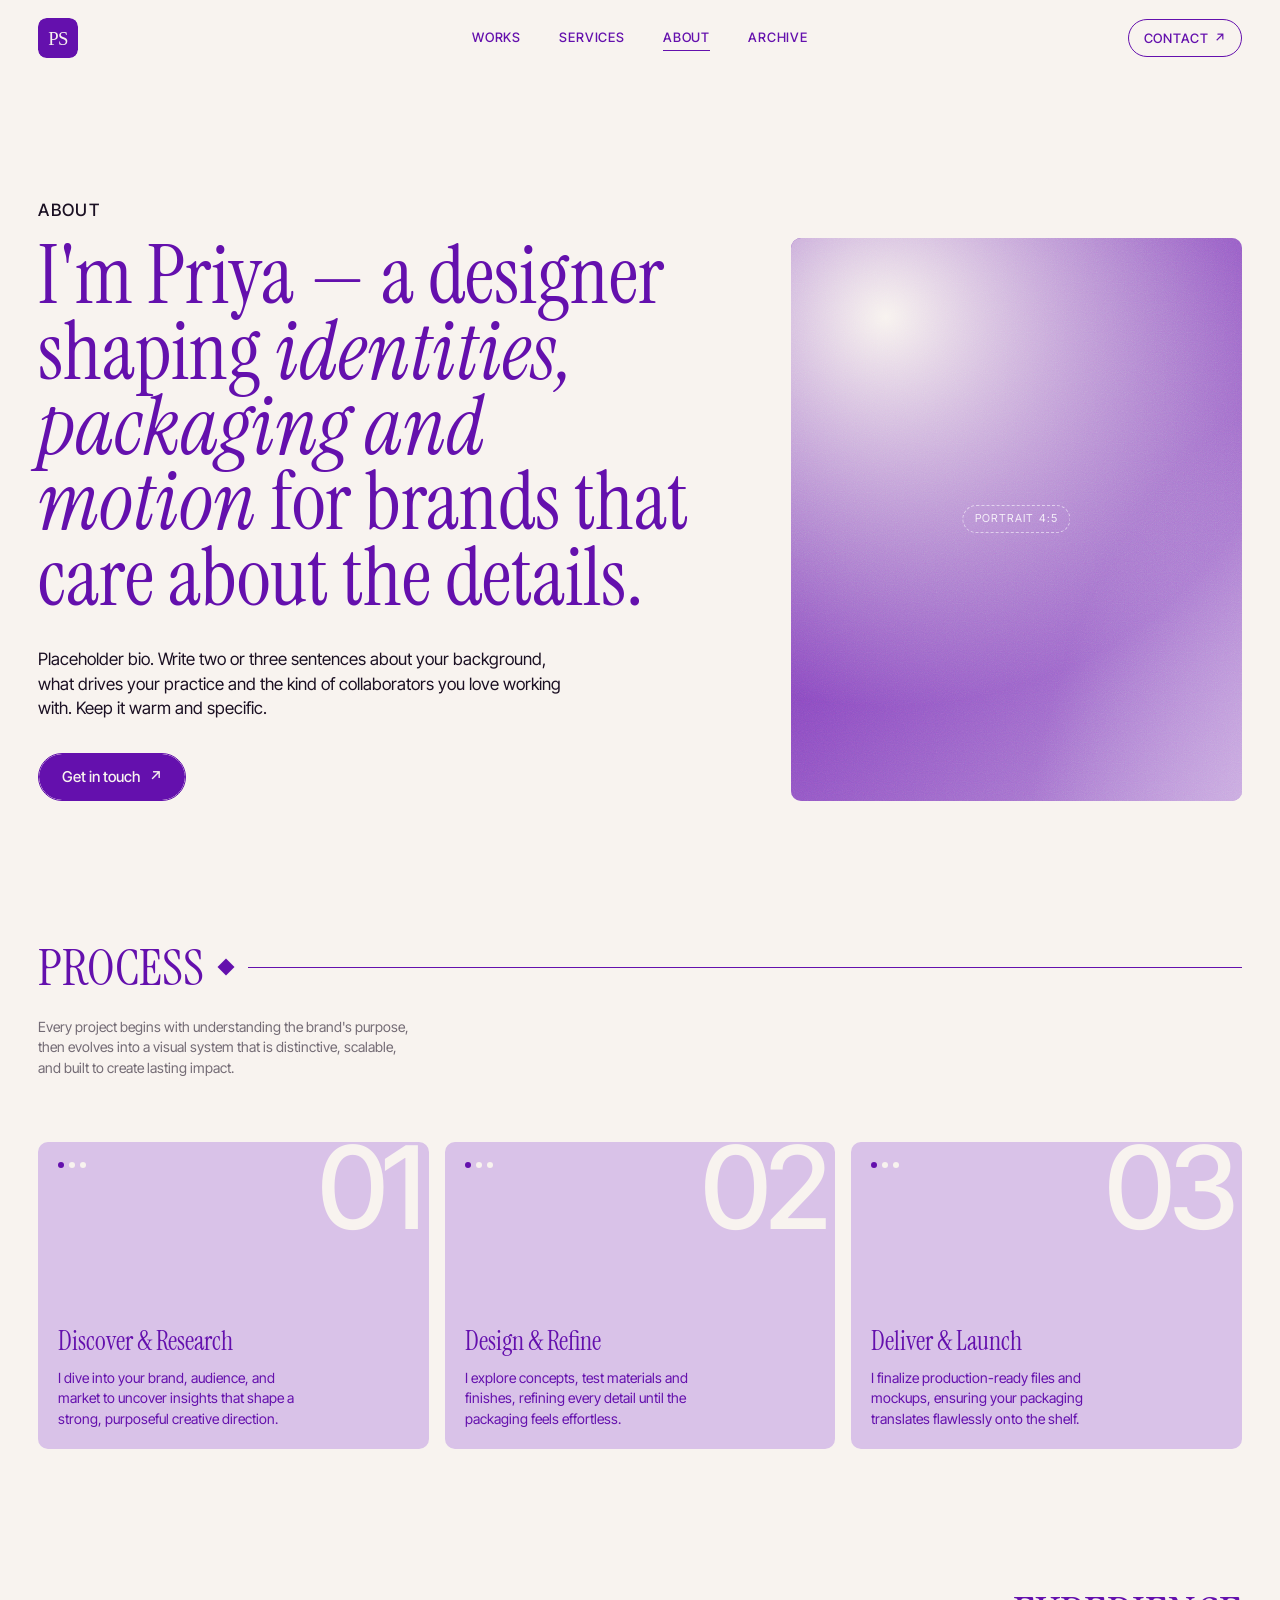
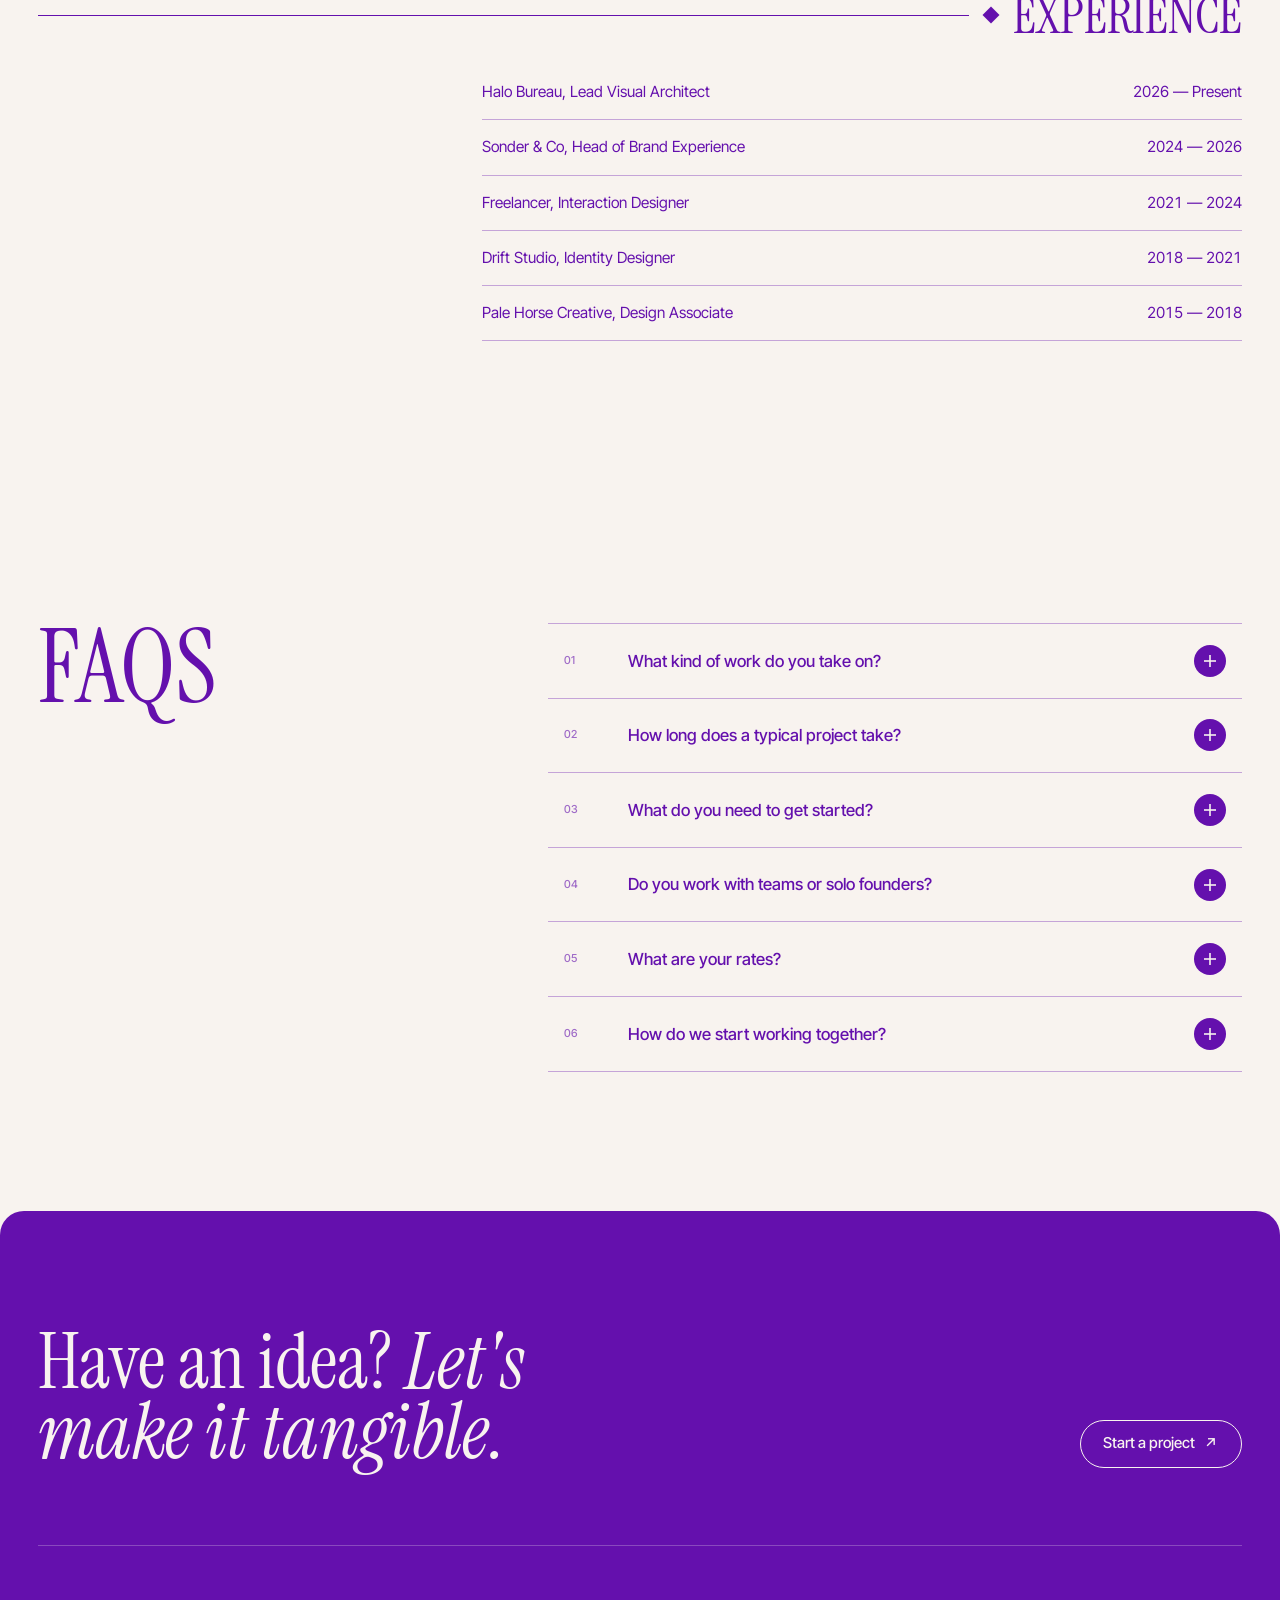
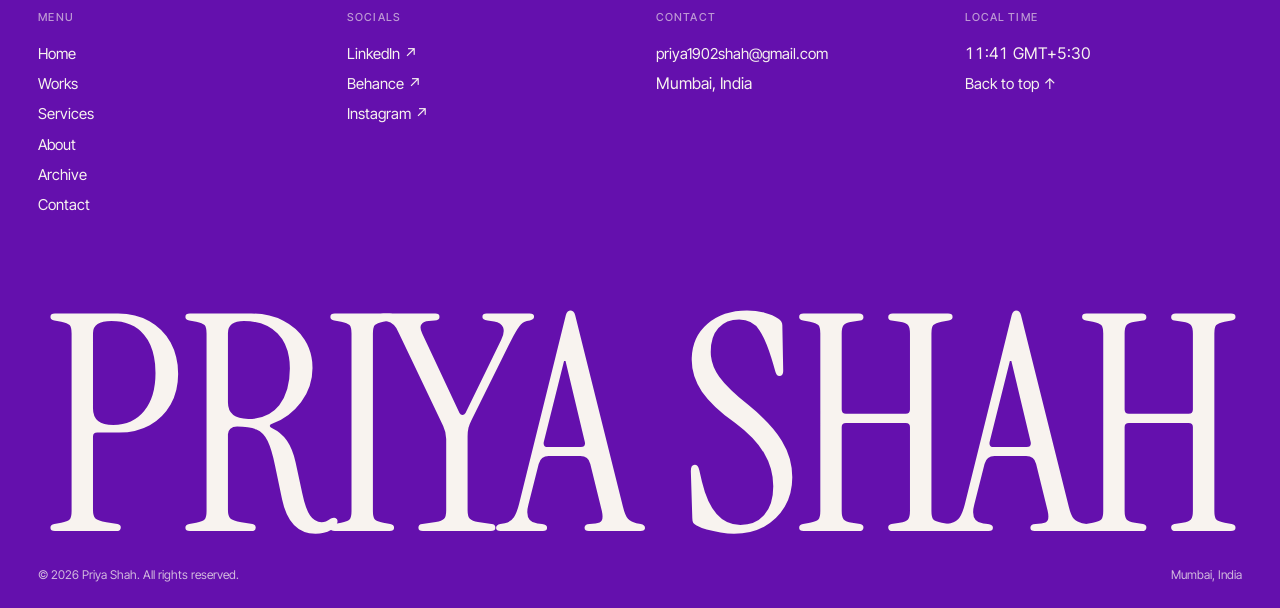
==== about.html @ e9322879 "Portfolio site with projects" ====
<!doctype html>
<html lang="en">
<head>
  <meta charset="utf-8">
  <meta name="viewport" content="width=device-width, initial-scale=1">
  <title>Priya Shah</title>
  <meta name="description" content="">
  <link rel="icon" href="assets/media/logo.svg" type="image/svg+xml">
  <link rel="preconnect" href="https://fonts.googleapis.com">
  <link rel="preconnect" href="https://fonts.gstatic.com" crossorigin>
  <!-- Fallback fonts. Add the licensed Aglio Picasso / Neue Montreal files to assets/fonts to use them instead. -->
  <link rel="stylesheet" href="https://fonts.googleapis.com/css2?family=Instrument+Serif:ital@0;1&family=Inter+Tight:ital,wght@0,400;0,500;1,400;1,500&display=swap">
  <link rel="stylesheet" href="assets/css/style.css">
</head>
<body data-page="about">
  <div class="loader" aria-hidden="true"><span>PS</span></div>
  <div id="app"></div>
  <script src="assets/js/main.js" defer></script>
</body>
</html>
---- assets/css/style.css ----
/* =========================================================
   Priya Shah — Portfolio
   Colours, fonts and radius are set from content/site.json
   (theme). The values below are only fallbacks.
   ========================================================= */

:root {
  --primary: #6410AD;
  --base: #F8F3EF;
  --ink: #1B1023;
  --tint: #D9C2E8;
  --radius: 10px;
  --font-display: "Aglio Picasso", "Instrument Serif", "Times New Roman", serif;
  --font-body: "Neue Montreal", "Inter Tight", "Helvetica Neue", Arial, sans-serif;

  --gutter: clamp(1rem, 3vw, 2.75rem);
  --header-h: 76px;
  --ease: cubic-bezier(.2, .8, .2, 1);
  --ease-io: cubic-bezier(.65, 0, .35, 1);
  --line: color-mix(in srgb, var(--primary) 35%, transparent);
}

*,
*::before,
*::after { box-sizing: border-box; }

html { -webkit-text-size-adjust: 100%; scroll-behavior: smooth; }
html.lock { overflow: hidden; }

body {
  margin: 0;
  background: var(--base);
  color: var(--primary);
  font-family: var(--font-body);
  font-size: 16px;
  line-height: 1.45;
  -webkit-font-smoothing: antialiased;
  text-rendering: optimizeLegibility;
  overflow-x: hidden;
}

img, video { display: block; max-width: 100%; }
a { color: inherit; text-decoration: none; }
button { font: inherit; color: inherit; background: none; border: 0; padding: 0; cursor: pointer; }
input, textarea { font: inherit; color: inherit; }
::selection { background: var(--primary); color: var(--base); }

.wrap { padding-inline: var(--gutter); }
.display { font-family: var(--font-display); font-weight: 400; line-height: .9; letter-spacing: -.01em; }
.eyebrow { font-size: 12px; letter-spacing: .08em; text-transform: uppercase; font-weight: 500; }
.sr-only { position: absolute; width: 1px; height: 1px; overflow: hidden; clip: rect(0 0 0 0); white-space: nowrap; }
em { font-style: italic; }

/* ---------- Loader ---------- */
.loader {
  position: fixed; inset: 0; z-index: 200; background: var(--primary);
  display: grid; place-items: center; transition: transform .9s var(--ease-io) .1s;
}
.loader span { font-family: var(--font-display); color: var(--base); font-size: clamp(3rem, 10vw, 7rem); animation: pulse 1.2s ease-in-out infinite; }
.is-ready .loader { transform: translateY(-100%); }
@keyframes pulse { 50% { opacity: .35; } }

/* ---------- Media + placeholders (10px radius everywhere) ---------- */
.media {
  position: relative; overflow: hidden; border-radius: var(--radius);
  background: var(--tint); isolation: isolate;
}
.media > img, .media > video { width: 100%; height: 100%; object-fit: cover; }
.media .hover-video { position: absolute; inset: 0; opacity: 0; transition: opacity .5s var(--ease); }
.ph {
  position: absolute; inset: 0;
  background:
    radial-gradient(120% 90% at 15% 10%, var(--c3, #fff) 0%, transparent 55%),
    radial-gradient(90% 120% at 90% 90%, var(--c2, #b07bdb) 0%, transparent 60%),
    linear-gradient(135deg, var(--c1, #6410AD), var(--c2, #b07bdb));
  background-size: 140% 140%;
  background-position: 0% 0%;
  transition: background-position 1.6s var(--ease);
}
.ph::after { /* film grain */
  content: ""; position: absolute; inset: 0; opacity: .22; mix-blend-mode: overlay;
  background-image: url("data:image/svg+xml,%3Csvg xmlns='http://www.w3.org/2000/svg' width='160' height='160'%3E%3Cfilter id='n'%3E%3CfeTurbulence type='fractalNoise' baseFrequency='.9' numOctaves='3'/%3E%3C/filter%3E%3Crect width='100%25' height='100%25' filter='url(%23n)'/%3E%3C/svg%3E");
}
.ph-label {
  position: absolute; left: 50%; top: 50%; transform: translate(-50%, -50%); z-index: 1;
  font-size: 11px; letter-spacing: .1em; text-transform: uppercase; color: rgba(255,255,255,.85);
  border: 1px dashed rgba(255,255,255,.55); border-radius: 999px; padding: .45em 1em; white-space: nowrap;
  display: inline-flex; gap: .5em; align-items: center;
}
.ph.is-video .ph-label::before { content: "▶"; font-size: 9px; }
.media.is-playing .ph { background-position: 100% 100%; }
.media.is-playing .hover-video { opacity: 1; }

/* ---------- Buttons: pill + italic text swap ---------- */
.btn {
  --bg: var(--primary); --fg: var(--base);
  position: relative; display: inline-flex; align-items: center; gap: .6em;
  height: 48px; padding: 0 1.5em; border-radius: 999px; overflow: hidden;
  border: 1px solid var(--bg); color: var(--bg); font-size: 15px; font-weight: 500;
  isolation: isolate; transition: color .45s var(--ease);
}
.btn::before {
  content: ""; position: absolute; inset: 0; z-index: -1; background: var(--bg);
  border-radius: 999px; transform: translateY(101%) scale(1, .6); transform-origin: bottom;
  transition: transform .55s var(--ease), border-radius .55s var(--ease);
}
.btn:hover::before, .btn:focus-visible::before { transform: translateY(0) scale(1, 1); }
.btn:hover, .btn:focus-visible { color: var(--fg); }
.btn.is-solid { color: var(--fg); }
.btn.is-solid::before { transform: none; }
.btn.is-solid:hover { color: var(--bg); }
.btn.is-solid:hover::before { transform: translateY(-101%) scale(1, .6); }
.btn.is-light { --bg: var(--base); --fg: var(--primary); }
.btn-arrow { display: inline-block; transition: transform .45s var(--ease); }
.btn:hover .btn-arrow { transform: rotate(45deg); }

.swap { position: relative; display: inline-block; overflow: hidden; vertical-align: top; line-height: 1.25; }
.swap > span { display: block; transition: transform .5s var(--ease); }
.swap > span + span { position: absolute; inset: 0; transform: translateY(105%); font-style: italic; }
a:hover > .swap > span:first-child, button:hover > .swap > span:first-child,
a:focus-visible > .swap > span:first-child { transform: translateY(-105%); }
a:hover > .swap > span + span, button:hover > .swap > span + span,
a:focus-visible > .swap > span + span { transform: translateY(0); }

/* ---------- Custom cursor (inverted) ---------- */
.cursor {
  position: fixed; left: 0; top: 0; z-index: 300; pointer-events: none;
  width: 14px; height: 14px; margin: -7px 0 0 -7px; border-radius: 999px;
  background: #fff; mix-blend-mode: difference;
  transition: width .35s var(--ease), height .35s var(--ease), margin .35s var(--ease), background .3s, opacity .3s;
  display: grid; place-items: center; opacity: 0;
}
.cursor.is-visible { opacity: 1; }
.cursor.is-link { width: 46px; height: 46px; margin: -23px 0 0 -23px; }
.cursor.is-label {
  width: 124px; height: 44px; margin: -22px 0 0 -62px; mix-blend-mode: normal;
  background: var(--base); color: var(--primary); box-shadow: 0 10px 30px -10px rgba(0,0,0,.35);
}
.cursor-text { font-size: 13px; font-weight: 500; white-space: nowrap; opacity: 0; transform: scale(.6); transition: opacity .25s, transform .35s var(--ease); }
.cursor.is-label .cursor-text { opacity: 1; transform: none; }
.cursor.is-down { transform: scale(.85); }
@media (hover: hover) and (pointer: fine) {
  .has-cursor, .has-cursor a, .has-cursor button, .has-cursor [data-cursor] { cursor: none; }
  .has-cursor input, .has-cursor textarea { cursor: text; }
}
@media (hover: none), (pointer: coarse) { .cursor { display: none; } }

/* ---------- Reveal on scroll ---------- */
.reveal { opacity: 0; transform: translateY(40px); transition: opacity 1s var(--ease), transform 1.1s var(--ease); transition-delay: var(--d, 0s); }
.reveal.is-in { opacity: 1; transform: none; }
.reveal-line { display: block; overflow: hidden; }
.reveal-line > span { display: block; transform: translateY(105%); transition: transform 1.1s var(--ease); transition-delay: var(--d, 0s); }
.is-in .reveal-line > span, .reveal-line.is-in > span { transform: none; }
@media (prefers-reduced-motion: reduce) {
  .reveal, .reveal-line > span { opacity: 1; transform: none; transition: none; }
  html { scroll-behavior: auto; }
}

/* ---------- Header (sticky) ---------- */
.header {
  position: fixed; inset: 0 0 auto 0; z-index: 100; height: var(--header-h);
  display: grid; grid-template-columns: 1fr auto 1fr; align-items: center; gap: 1rem;
  padding-inline: var(--gutter); color: var(--primary);
  transition: color .4s var(--ease), background .4s var(--ease), transform .5s var(--ease), height .4s var(--ease);
}
.header::before {
  content: ""; position: absolute; inset: 0; z-index: -1; opacity: 0;
  background: color-mix(in srgb, var(--base) 82%, transparent);
  backdrop-filter: blur(14px); -webkit-backdrop-filter: blur(14px);
  border-bottom: 1px solid color-mix(in srgb, var(--primary) 12%, transparent);
  transition: opacity .4s var(--ease);
}
.on-dark .header { color: var(--base); }
.is-scrolled .header { color: var(--primary); height: 64px; }
.is-scrolled .header::before { opacity: 1; }
.is-hidden-header .header { transform: translateY(-100%); }
.header-logo { justify-self: start; display: flex; align-items: center; gap: .7rem; height: 40px; }
.header-logo img { height: 100%; width: auto; border-radius: 8px; }
.header-logo-name { font-family: var(--font-display); font-size: 22px; line-height: 1; }
.header-nav { display: flex; gap: clamp(1.25rem, 3vw, 2.75rem); }
.header-nav a, .header-cta { font-size: 13px; letter-spacing: .06em; text-transform: uppercase; font-weight: 500; }
.header-nav a { position: relative; padding: .3em 0; }
.header-nav a::after {
  content: ""; position: absolute; left: 0; right: 0; bottom: 0; height: 1px; background: currentColor;
  transform: scaleX(0); transform-origin: right; transition: transform .45s var(--ease);
}
.header-nav a:hover::after, .header-nav a.is-active::after { transform: scaleX(1); transform-origin: left; }
.header-right { justify-self: end; display: flex; align-items: center; gap: 1.25rem; }
.header-cta { display: inline-flex; align-items: center; gap: .35em; height: 38px; padding: 0 1.1em; border: 1px solid currentColor; border-radius: 999px; transition: background .35s, color .35s; }
.header-cta:hover { background: currentColor; }
.header-cta:hover .swap { color: var(--base); }
.on-dark:not(.is-scrolled) .header-cta:hover .swap { color: var(--primary); }

.burger { width: 44px; height: 44px; border-radius: 999px; display: none; place-items: center; position: relative; border: 1px solid currentColor; }
.burger span { position: absolute; left: 13px; right: 13px; height: 1.5px; background: currentColor; transition: transform .5s var(--ease), top .5s var(--ease); }
.burger span:nth-child(1) { top: 17px; }
.burger span:nth-child(2) { top: 25px; }
.menu-open .burger span:nth-child(1) { top: 21px; transform: rotate(45deg); }
.menu-open .burger span:nth-child(2) { top: 21px; transform: rotate(-45deg); }
.menu-open .header { color: var(--base); }
.menu-open .header::before { opacity: 0; }

/* Fullscreen menu (monopo-style) */
.menu {
  position: fixed; inset: 0; z-index: 90; background: var(--primary); color: var(--base);
  display: flex; flex-direction: column; justify-content: space-between;
  padding: calc(var(--header-h) + 4vh) var(--gutter) var(--gutter);
  clip-path: inset(0 0 100% 0); transition: clip-path .8s var(--ease-io); visibility: hidden;
}
.menu-open .menu { clip-path: inset(0 0 0 0); visibility: visible; }
.menu-links { list-style: none; margin: 0; padding: 0; }
.menu-links li { overflow: hidden; border-bottom: 1px solid color-mix(in srgb, var(--base) 20%, transparent); }
.menu-links a {
  display: flex; align-items: baseline; gap: 1rem; padding: .15em 0;
  font-family: var(--font-display); font-size: clamp(3rem, 11vw, 7.5rem); line-height: 1.02;
  transform: translateY(110%); transition: transform .9s var(--ease), font-style .2s;
}
.menu-links a small { font-family: var(--font-body); font-size: 12px; letter-spacing: .1em; opacity: .6; }
.menu-links a:hover { font-style: italic; }
.menu-open .menu-links a { transform: none; transition-delay: calc(.25s + var(--i) * .06s); }
.menu-foot { display: flex; flex-wrap: wrap; justify-content: space-between; gap: 1rem; font-size: 14px; opacity: 0; transition: opacity .6s .5s; }
.menu-open .menu-foot { opacity: 1; }
.menu-foot .socials { display: flex; gap: 1.25rem; }

/* ---------- Hero ---------- */
.hero { position: relative; background: var(--primary); color: var(--base); overflow: hidden; }
.hero-bg { position: absolute; inset: 0; z-index: 0; }
.hero-bg img, .hero-bg video { width: 100%; height: 100%; object-fit: cover; }
.hero-inner { position: relative; z-index: 1; min-height: calc(100svh - 76px); padding: calc(var(--header-h) + 2vh) var(--gutter) var(--gutter); display: grid; }
.hero-name { margin: 0; font-family: var(--font-display); font-weight: 400; text-transform: uppercase; line-height: .8; letter-spacing: -.02em; }

.hero--split .hero-inner { grid-template-columns: 1fr auto; grid-template-rows: auto 1fr auto; }
.hero--split .hero-name { display: contents; }
.hero--split .hero-first { grid-column: 1; grid-row: 1; font-size: clamp(6rem, 21vw, 24rem); }
.hero--split .hero-last { grid-column: 1 / -1; grid-row: 3; justify-self: end; font-size: clamp(6rem, 21vw, 24rem); }
.hero--split .hero-tagline { grid-column: 1; grid-row: 2 / 4; align-self: end; margin-bottom: 1.5vw; max-width: 22rem; }
.hero--split .hero-circle { grid-column: 2; grid-row: 1; align-self: center; }

.hero--centered .hero-inner { place-content: center; text-align: center; gap: 4vh; }
.hero--centered .hero-name { white-space: nowrap; }
.hero--centered .hero-tagline { margin-inline: auto; max-width: 22rem; }
.hero--centered .hero-circle { display: none; }

.hero-tagline { font-size: clamp(14px, 1.2vw, 17px); line-height: 1.35; color: color-mix(in srgb, var(--base) 70%, transparent); }
.hero-tagline strong { color: var(--base); font-weight: 500; }
.hero-circle {
  width: clamp(76px, 8vw, 124px); aspect-ratio: 1; border-radius: 999px; background: var(--base); color: var(--primary);
  display: grid; place-items: center; transition: transform .6s var(--ease);
}
.hero-circle svg { width: 42%; height: 42%; transition: transform .6s var(--ease); }
.hero-circle:hover { transform: scale(1.08); }
.hero-circle:hover svg { transform: translate(8%, 8%); }

.hero-strip { background: var(--base); color: var(--primary); }
.hero-strip-inner { display: flex; justify-content: space-between; align-items: center; gap: 1rem; min-height: 76px; }
.hero-strip a { font-size: clamp(15px, 1.3vw, 19px); font-weight: 500; display: inline-flex; gap: .35em; align-items: center; }
.hero-strip .arr { display: inline-block; transition: transform .4s var(--ease); }
.hero-strip a:hover .arr { transform: translate(3px, -3px); }
.hero--centered + .hero-strip .hero-strip-inner { border-top: 1px solid var(--line); margin-top: 6vh; }
.hero--centered + .hero-strip a { font-size: 12px; letter-spacing: .06em; text-transform: uppercase; }
.hero--centered + .hero-strip .sep { opacity: .5; }

/* ---------- Section heads ---------- */
.section { padding-block: clamp(5rem, 11vw, 10rem); position: relative; }
.feedback { padding-bottom: clamp(1rem, 3vw, 2rem); }
.section-head { display: flex; align-items: end; justify-content: space-between; gap: 2rem; margin-bottom: clamp(2.5rem, 5vw, 4.5rem); }
.section-title { font-family: var(--font-display); font-size: clamp(3rem, 8vw, 7.5rem); line-height: .88; margin: 0; text-transform: uppercase; font-weight: 400; }
.rule-title { display: flex; align-items: center; gap: 1rem; margin-bottom: 1.5rem; }
.rule-title h2 { font-family: var(--font-display); font-weight: 400; font-size: clamp(2.2rem, 4vw, 3.5rem); margin: 0; text-transform: uppercase; line-height: 1; }
.rule-title .diamond { width: 12px; height: 12px; background: var(--primary); transform: rotate(45deg); flex: none; }
.rule-title .rule { flex: 1; height: 1px; background: var(--primary); }

/* ---------- Home: Works (monopo-style, sticky sidebar w/ nodes) ---------- */
.works-home { color: var(--base); overflow: clip; }
.works-home-bg { position: absolute; inset: 0; z-index: -1; }
.works-home-bg img { width: 100%; height: 100%; object-fit: cover; }
.works-home-grid { display: grid; grid-template-columns: minmax(220px, 30%) 1fr; gap: clamp(2rem, 5vw, 6rem); }
.works-side { position: sticky; top: calc(var(--header-h) + 3rem); align-self: start; }
.works-side h2 { font-family: var(--font-display); font-weight: 400; font-size: clamp(2.6rem, 4.5vw, 4.5rem); line-height: .92; margin: .8rem 0 2.5rem; }
.nodes { list-style: none; margin: 0 0 2.5rem; padding: 0 0 0 1px; position: relative; }
.nodes::before { content: ""; position: absolute; left: 6px; top: 8px; bottom: 8px; width: 1px; background: color-mix(in srgb, currentColor 35%, transparent); }
.nodes-progress { position: absolute; left: 6px; top: 8px; width: 1px; background: currentColor; height: 0; transition: height .6s var(--ease); }
.node { display: flex; align-items: center; gap: 1rem; padding: .55rem 0; opacity: .55; transition: opacity .4s; position: relative; width: 100%; text-align: left; }
.node:hover, .node.is-active { opacity: 1; }
.node-dot { width: 12px; height: 12px; border-radius: 99px; border: 1px solid currentColor; background: var(--primary); flex: none; transition: background .4s, transform .4s var(--ease); position: relative; z-index: 1; }
.node.is-active .node-dot { background: currentColor; transform: scale(1.25); }
.node-num { font-size: 11px; letter-spacing: .08em; width: 1.8em; }
.node-title { font-size: 15px; font-weight: 500; }
.node.is-active .node-title { font-style: italic; }

.works-list { display: grid; gap: clamp(4rem, 9vw, 8rem); }
.work-feature { display: block; }
.work-feature .media { aspect-ratio: 16 / 10; }
.work-feature .media .ph, .work-feature .media > img { transition: transform 1.2s var(--ease), background-position 1.6s var(--ease); }
.work-feature:hover .media > img, .work-feature:hover .ph { transform: scale(1.03); }
.work-feature-meta { display: flex; justify-content: space-between; align-items: baseline; gap: 1rem; margin-top: 1.1rem; }
.work-feature-meta h3 { margin: 0; font-family: var(--font-display); font-size: clamp(1.8rem, 3vw, 2.8rem); font-weight: 400; line-height: 1; }
.work-feature-meta p { margin: .35rem 0 0; opacity: .8; max-width: 34rem; }
.work-feature-year { font-size: 13px; opacity: .8; white-space: nowrap; }

.tags { display: flex; flex-wrap: wrap; gap: .35rem; }
.tag { font-size: 10px; letter-spacing: .08em; text-transform: uppercase; padding: .45em .8em; border-radius: 999px; background: rgba(255,255,255,.18); backdrop-filter: blur(6px); color: #fff; border: 1px solid rgba(255,255,255,.3); }
.tag.is-dark { background: transparent; color: inherit; border-color: currentColor; backdrop-filter: none; }

/* ---------- Services ---------- */
.services-grid { display: grid; grid-template-columns: repeat(5, 1fr); border-radius: var(--radius); overflow: hidden; background: var(--base); }
.service {
  position: relative; min-height: clamp(380px, 34vw, 520px); padding: clamp(1rem, 1.6vw, 1.6rem);
  display: flex; flex-direction: column; justify-content: space-between; gap: 2rem; isolation: isolate;
  border-left: 1px solid var(--line); transition: color .5s var(--ease); overflow: hidden;
}
.service:first-child { border-left: 0; }
.service-bg { position: absolute; inset: 0; z-index: -1; opacity: 0; transform: scale(1.08); transition: opacity .6s var(--ease), transform 1.2s var(--ease); border-radius: 0; }
.service-bg::after { content: ""; position: absolute; inset: 0; background: linear-gradient(to bottom, rgba(0,0,0,.25), rgba(0,0,0,.45)); }
.service:hover .service-bg, .service.is-open .service-bg { opacity: 1; transform: none; }
.service:hover, .service.is-open { color: var(--base); }
.service h3 { margin: 0; font-family: var(--font-display); font-weight: 400; text-transform: uppercase; font-size: clamp(1.7rem, 2.6vw, 2.75rem); line-height: .95; overflow-wrap: anywhere; }
.service p { margin: 0; font-size: 13px; line-height: 1.35; max-width: 22ch; }
.service-num { position: absolute; right: clamp(1rem, 1.6vw, 1.6rem); top: clamp(1rem, 1.6vw, 1.6rem); font-size: 11px; opacity: .6; }

/* ---------- Testimonials ---------- */
.feedback-nav { display: flex; gap: .6rem; }
.round-btn {
  width: 52px; height: 52px; border-radius: 999px; display: grid; place-items: center;
  background: color-mix(in srgb, var(--primary) 14%, transparent); color: var(--primary);
  transition: background .35s, color .35s, transform .35s var(--ease);
}
.round-btn:hover { background: var(--primary); color: var(--base); }
.round-btn:active { transform: scale(.92); }
.round-btn:disabled { opacity: .35; pointer-events: none; }
.round-btn svg { width: 18px; height: 18px; }
.feedback-track {
  display: grid; grid-auto-flow: column; grid-auto-columns: min(86%, 1100px); gap: 1rem;
  overflow-x: auto; scroll-snap-type: x mandatory; scrollbar-width: none; padding-inline: var(--gutter);
  scroll-padding-inline: var(--gutter); overscroll-behavior-x: contain;
}
.feedback-track::-webkit-scrollbar { display: none; }
.quote-card {
  scroll-snap-align: start; background: var(--tint); border-radius: var(--radius);
  padding: clamp(1.25rem, 3vw, 2.5rem); display: grid; grid-template-columns: 1fr 1.4fr; gap: 2rem;
  min-height: clamp(320px, 30vw, 420px);
}
.quote-avatar { width: 84px; aspect-ratio: 1 / 1.2; }
.quote-body { display: flex; flex-direction: column; justify-content: space-between; gap: 2rem; }
.quote-body blockquote { margin: 0; font-family: var(--font-display); font-size: clamp(1.6rem, 3vw, 3rem); line-height: 1.02; }
.quote-name { font-weight: 500; font-size: 14px; }
.quote-role { font-style: italic; font-size: 13px; opacity: .7; }

/* ---------- Contact ---------- */
.contact-grid { display: grid; grid-template-columns: 1fr 1.15fr; gap: clamp(2.5rem, 7vw, 8rem); align-items: start; }
.contact-title { font-family: var(--font-display); font-weight: 400; text-transform: uppercase; font-size: clamp(3rem, 6.5vw, 6rem); line-height: .9; margin: 0 0 2.5rem; }
.contact-label { font-size: 11px; letter-spacing: .08em; text-transform: uppercase; font-weight: 500; color: var(--ink); margin: 0 0 .4rem; }
.copy-email {
  position: relative; display: inline-flex; align-items: center; gap: .6rem; margin-bottom: 2rem;
  font-family: var(--font-display); font-size: clamp(1.6rem, 2.6vw, 2.4rem); line-height: 1.1;
  color: color-mix(in srgb, var(--primary) 55%, var(--base)); transition: color .3s; text-align: left;
  overflow-wrap: anywhere;
}
.copy-email:hover { color: var(--primary); }
.copy-icon { width: 24px; height: 24px; flex: none; opacity: 0; transform: translateX(-6px); transition: opacity .3s, transform .4s var(--ease); }
.copy-email:hover .copy-icon, .copy-email:focus-visible .copy-icon, .copy-email.is-copied .copy-icon { opacity: 1; transform: none; }
.copy-tip {
  position: absolute; left: 0; top: -2.2rem; font-family: var(--font-body); font-size: 12px; background: var(--primary); color: var(--base);
  padding: .35em .8em; border-radius: 999px; opacity: 0; transform: translateY(6px); transition: opacity .3s, transform .3s var(--ease); pointer-events: none; white-space: nowrap;
}
.copy-email:hover .copy-tip, .copy-email.is-copied .copy-tip { opacity: 1; transform: none; }
.social-list { display: grid; gap: .3rem; list-style: none; padding: 0; margin: 0; }
.social-link {
  display: inline-flex; align-items: center; gap: .6rem; font-family: var(--font-display); font-size: clamp(1.6rem, 2.4vw, 2.2rem); line-height: 1.15;
  color: color-mix(in srgb, var(--primary) 55%, var(--base)); transition: color .3s;
  background: linear-gradient(currentColor, currentColor) 0 100% / 0 1px no-repeat; transition: color .3s, background-size .5s var(--ease);
}
.social-link svg { width: 20px; height: 20px; }
.social-link .arr { font-family: var(--font-body); font-size: .6em; transition: transform .4s var(--ease); }
.social-link:hover { color: var(--primary); background-size: 100% 1px; }
.social-link:hover .arr { transform: translate(3px, -3px); }

.form { display: grid; }
.field { display: grid; grid-template-columns: 140px 1fr; gap: 1rem; padding: 1.4rem 0; border-bottom: 1px solid color-mix(in srgb, var(--ink) 18%, transparent); transition: border-color .3s; }
.field:focus-within { border-color: var(--primary); }
.field label { font-size: 11px; letter-spacing: .06em; text-transform: uppercase; color: var(--ink); font-weight: 500; padding-top: .2rem; }
.field input, .field textarea { border: 0; background: transparent; outline: none; width: 100%; color: var(--ink); font-size: 15px; resize: vertical; }
.field textarea { min-height: 7rem; }
.field ::placeholder { color: color-mix(in srgb, var(--ink) 40%, transparent); }
.form-foot { display: flex; justify-content: space-between; align-items: center; gap: 1rem; margin-top: 1.75rem; flex-wrap: wrap; }
.form-status { font-size: 14px; color: var(--ink); min-height: 1.4em; }
.form-status.is-error { color: #b3261e; }
.hp { position: absolute; left: -9999px; }

/* ---------- FAQ ---------- */
.faq-grid { display: grid; grid-template-columns: 1fr 1.6fr; gap: clamp(2rem, 6vw, 6rem); }
.faq-grid .section-title { position: sticky; top: calc(var(--header-h) + 2rem); align-self: start; }
.faq-list { border-top: 1px solid var(--line); }
.faq { border-bottom: 1px solid var(--line); transition: background .5s var(--ease), color .5s var(--ease); border-radius: 0; }
.faq.is-open { background: var(--primary); color: var(--base); border-radius: var(--radius); border-color: transparent; }
.faq-q { width: 100%; display: grid; grid-template-columns: 3rem 1fr 32px; align-items: center; gap: 1rem; padding: 1.3rem 1rem; text-align: left; font-size: clamp(15px, 1.3vw, 18px); font-weight: 500; }
.faq-q .n { font-size: 11px; opacity: .6; }
.faq-q:hover .q { font-style: italic; }
.faq-icon { width: 32px; height: 32px; border-radius: 99px; background: var(--primary); color: var(--base); display: grid; place-items: center; transition: transform .5s var(--ease), background .4s, color .4s; }
.faq-icon svg { width: 14px; height: 14px; }
.faq-icon .v { transition: transform .5s var(--ease); transform-origin: center; }
.faq.is-open .faq-icon { background: var(--base); color: var(--primary); transform: rotate(180deg); }
.faq.is-open .faq-icon .v { transform: scaleY(0); }
.faq-a { display: grid; grid-template-rows: 0fr; transition: grid-template-rows .55s var(--ease); }
.faq.is-open .faq-a { grid-template-rows: 1fr; }
.faq-a > div { overflow: hidden; }
.faq-a p { margin: 0; padding: 0 1rem 1.5rem calc(3rem + 2rem); max-width: 48rem; opacity: .9; }

/* ---------- Footer (Reifler-inspired) ---------- */
.footer { background: var(--primary); color: var(--base); padding-top: clamp(4rem, 9vw, 8rem); overflow: hidden; border-radius: calc(var(--radius) * 2.4) calc(var(--radius) * 2.4) 0 0; margin-top: -1px; }
.footer-top { display: flex; justify-content: space-between; align-items: end; gap: 2rem; flex-wrap: wrap; padding-bottom: clamp(3rem, 6vw, 5rem); border-bottom: 1px solid color-mix(in srgb, var(--base) 25%, transparent); }
.footer-top h2 { margin: 0; font-family: var(--font-display); font-weight: 400; font-size: clamp(2.6rem, 6vw, 5.5rem); line-height: .92; max-width: 14ch; }
.footer-cols { display: grid; grid-template-columns: repeat(4, 1fr); gap: 2rem; padding-block: clamp(2.5rem, 5vw, 4rem); }
.footer-cols h4 { margin: 0 0 1rem; font-size: 11px; letter-spacing: .1em; text-transform: uppercase; font-weight: 500; opacity: .6; }
.footer-cols ul { list-style: none; margin: 0; padding: 0; display: grid; gap: .45rem; }
.footer-cols a, .footer-cols button { font-size: 15px; display: inline-flex; }
.footer-link { background: linear-gradient(currentColor, currentColor) 0 100% / 0 1px no-repeat; transition: background-size .45s var(--ease); }
.footer-link:hover { background-size: 100% 1px; }
.footer-time { font-variant-numeric: tabular-nums; }
.footer-word { font-family: var(--font-display); text-transform: uppercase; line-height: .78; white-space: nowrap; margin: 0; letter-spacing: -.02em; text-align: center; padding-top: .1em; user-select: none; }
.footer-bottom { display: flex; justify-content: space-between; gap: 1rem; flex-wrap: wrap; font-size: 12px; opacity: .75; padding-block: 1.25rem 1.5rem; }

/* ---------- Works page ---------- */
.page-head { padding-top: calc(var(--header-h) + clamp(3rem, 8vw, 7rem)); padding-bottom: clamp(2rem, 4vw, 3.5rem); display: flex; justify-content: space-between; align-items: end; gap: 2rem; flex-wrap: wrap; }
.page-title { font-family: var(--font-display); font-weight: 400; font-size: clamp(4rem, 12vw, 11rem); line-height: .82; margin: 0; }
.page-desc { max-width: 22rem; margin: 1.25rem 0 0; color: color-mix(in srgb, var(--ink) 55%, transparent); font-size: 15px; }
.page-desc strong { color: var(--ink); font-weight: 500; }
.filters { display: flex; flex-wrap: wrap; gap: .5rem; }
.filter { height: 38px; padding: 0 1.1em; border-radius: 999px; border: 1px solid var(--line); font-size: 13px; font-weight: 500; transition: background .35s, color .35s, border-color .35s; display: inline-flex; align-items: center; gap: .4em; }
.filter sup { font-size: 9px; opacity: .7; }
.filter:hover { border-color: var(--primary); }
.filter.is-active { background: var(--primary); color: var(--base); border-color: var(--primary); }

.works-grid { display: grid; grid-template-columns: repeat(2, 1fr); gap: clamp(.6rem, 1vw, 1rem); padding-bottom: clamp(5rem, 10vw, 9rem); }
.work-card { position: relative; display: block; color: #fff; }
.work-card .media { aspect-ratio: 1 / 1; }
.work-card.is-hidden { display: none; }
.work-card-ui { position: absolute; inset: 0; z-index: 2; padding: clamp(.9rem, 1.4vw, 1.4rem); display: flex; flex-direction: column; justify-content: space-between; pointer-events: none; }
.work-card-top { display: flex; justify-content: space-between; align-items: start; gap: 1rem; }
.work-card-title { font-size: clamp(14px, 1.2vw, 17px); font-weight: 500; text-shadow: 0 1px 12px rgba(0,0,0,.2); }
.work-card-arrow { width: 30px; height: 30px; border-radius: 99px; background: rgba(255,255,255,.22); backdrop-filter: blur(8px); display: grid; place-items: center; transition: transform .5s var(--ease), background .4s, color .4s; }
.work-card-arrow svg { width: 12px; height: 12px; }
.work-card:hover .work-card-arrow { background: var(--base); color: var(--primary); transform: rotate(45deg); }
.work-card .media > img, .work-card .ph { transition: transform 1.2s var(--ease), background-position 1.6s var(--ease); }
.work-card:hover .media > img, .work-card:hover .ph { transform: scale(1.04); }
.works-grid .work-card:nth-child(n) { animation: none; }

/* ---------- Work detail ---------- */
.case-hero { min-height: 100svh; padding-top: var(--header-h); display: grid; grid-template-columns: 1fr 1.25fr; }
.case-info { padding: clamp(2rem, 4vw, 4rem) var(--gutter) var(--gutter); display: flex; flex-direction: column; gap: clamp(2rem, 5vw, 4rem); }
.case-title-row { display: grid; grid-template-columns: auto 1fr; gap: 1.25rem; align-items: start; }
.case-num { font-size: clamp(1.2rem, 2vw, 1.8rem); opacity: .45; font-variant-numeric: tabular-nums; padding-top: .4em; }
.case-title { margin: 0; font-family: var(--font-display); font-weight: 400; font-size: clamp(3.2rem, 7vw, 7rem); line-height: .86; }
.case-meta { display: grid; grid-template-columns: 6rem 1fr; gap: 1rem; font-size: 13px; color: var(--ink); }
.case-meta-label { opacity: .5; font-size: 11px; letter-spacing: .06em; text-transform: uppercase; padding-top: .2rem; }
.case-table { display: grid; }
.case-row { display: grid; grid-template-columns: 6rem 1fr; gap: 1rem; padding: .6rem 0; border-bottom: 1px solid color-mix(in srgb, var(--ink) 14%, transparent); }
.case-row:first-child { border-top: 1px solid color-mix(in srgb, var(--ink) 14%, transparent); }
.case-row dt { opacity: .55; }
.case-row dd { margin: 0; }
.case-row dd ul { list-style: none; margin: 0; padding: 0; }
.case-info-text { font-size: 15px; line-height: 1.55; max-width: 34rem; margin: 0; }
.case-media { padding: var(--gutter) var(--gutter) var(--gutter) 0; position: sticky; top: 0; height: 100svh; padding-top: calc(var(--header-h) + .5rem); }
.case-media .media { height: 100%; }

.case-blocks { display: grid; gap: clamp(.5rem, 1vw, 1rem); padding-inline: 0; }
.cb-media .media { width: 100%; }
.cb-pair { display: grid; grid-template-columns: 1fr 1fr; gap: clamp(.5rem, 1vw, 1rem); }
.cb-text { display: grid; grid-template-columns: 1fr 1.6fr; gap: 2rem; padding: clamp(4rem, 9vw, 8rem) var(--gutter); color: var(--ink); }
.cb-text h3 { margin: 0; font-family: var(--font-display); font-weight: 400; font-size: clamp(2rem, 3.4vw, 3.2rem); color: var(--primary); line-height: 1; }
.cb-text p { margin: 0; font-size: clamp(17px, 1.6vw, 22px); line-height: 1.45; max-width: 44rem; }
.cb-credits { padding: clamp(4rem, 8vw, 7rem) var(--gutter); display: grid; grid-template-columns: 1fr 1.6fr; gap: 2rem; color: var(--ink); }
.cb-credits h3 { margin: 0; font-size: 11px; letter-spacing: .1em; text-transform: uppercase; font-weight: 500; color: var(--primary); }
.cb-credits dl { margin: 0; display: grid; grid-template-columns: repeat(auto-fill, minmax(180px, 1fr)); gap: 1.5rem 2rem; }
.cb-credits dt { font-size: 11px; letter-spacing: .06em; text-transform: uppercase; opacity: .55; margin-bottom: .3rem; }
.cb-credits dd { margin: 0; font-size: 15px; }
/* edge-to-edge: media blocks have no side padding */
.case-blocks > .cb-media, .case-blocks > .cb-pair { padding: 0; }

.more-work { border-top: 1px solid var(--line); }
.more-grid { display: grid; grid-template-columns: repeat(3, 1fr); gap: clamp(.6rem, 1vw, 1rem); }
.more-grid .work-card .media { aspect-ratio: 4 / 5; }
.center { display: flex; justify-content: center; margin-top: clamp(2.5rem, 5vw, 4rem); }

/* ---------- About ---------- */
.about-intro { padding-top: calc(var(--header-h) + clamp(3rem, 7vw, 6rem)); display: grid; grid-template-columns: 1.5fr 1fr; gap: clamp(2rem, 6vw, 6rem); align-items: end; }
.about-intro h1 { margin: 1rem 0 0; font-family: var(--font-display); font-weight: 400; font-size: clamp(2.8rem, 6.4vw, 6.6rem); line-height: .92; }
.about-intro p { color: var(--ink); max-width: 34rem; font-size: 17px; margin: 2rem 0 0; }
.about-portrait .media { aspect-ratio: 4 / 5; }

.process-desc { max-width: 24rem; color: color-mix(in srgb, var(--ink) 60%, transparent); font-size: 14px; margin: 0 0 clamp(2.5rem, 5vw, 4rem); }
.process-grid { display: grid; grid-template-columns: repeat(3, 1fr); gap: 1rem; }
.step { background: var(--tint); border-radius: var(--radius); padding: 1.25rem; min-height: clamp(260px, 24vw, 340px); display: flex; flex-direction: column; justify-content: space-between; position: relative; overflow: hidden; transition: background .5s var(--ease), color .5s var(--ease), transform .6s var(--ease); }
.step:hover { background: var(--primary); color: var(--base); transform: translateY(-6px); }
.step-dots { display: flex; gap: 5px; }
.step-dots i { width: 6px; height: 6px; border-radius: 9px; background: var(--base); }
.step-dots i:first-child { background: var(--primary); }
.step:hover .step-dots i:first-child { background: var(--base); }
.step-num { position: absolute; right: .6rem; top: -.1em; font-family: var(--font-body); font-weight: 500; font-size: clamp(5rem, 9vw, 8.5rem); line-height: 1; color: var(--base); letter-spacing: -.05em; }
.step h3 { margin: 0 0 .5rem; font-family: var(--font-display); font-weight: 400; font-size: clamp(1.4rem, 2vw, 1.9rem); }
.step p { margin: 0; font-size: 14px; max-width: 30ch; }

.exp-wrap .rule-title { flex-direction: row-reverse; }
.exp-list { list-style: none; margin: 0 0 0 auto; padding: 0; max-width: 760px; }
.exp-item { display: flex; justify-content: space-between; gap: 1rem; padding: 1rem 0; border-bottom: 1px solid var(--line); font-size: clamp(14px, 1.2vw, 17px); position: relative; transition: padding .5s var(--ease); }
.exp-item:hover { padding-inline: .75rem; }
.exp-item:hover .exp-role { font-style: italic; }
.exp-period { white-space: nowrap; font-variant-numeric: tabular-nums; }

/* ---------- Archive ---------- */
.archive-grid { columns: 4 260px; column-gap: clamp(.5rem, 1vw, 1rem); padding-bottom: clamp(5rem, 10vw, 9rem); }
.archive-item { break-inside: avoid; margin-bottom: clamp(.5rem, 1vw, 1rem); display: block; width: 100%; position: relative; text-align: left; }
.archive-item.is-hidden { display: none; }
.archive-item .media > img, .archive-item .ph { transition: transform 1s var(--ease), background-position 1.6s var(--ease); }
.archive-item:hover .media > img, .archive-item:hover .ph { transform: scale(1.04); }
.archive-cap { position: absolute; left: .75rem; bottom: .75rem; z-index: 2; font-size: 12px; color: #fff; background: rgba(0,0,0,.28); backdrop-filter: blur(8px); padding: .35em .75em; border-radius: 999px; opacity: 0; transform: translateY(6px); transition: opacity .35s, transform .45s var(--ease); }
.archive-item:hover .archive-cap { opacity: 1; transform: none; }

.lightbox { position: fixed; inset: 0; z-index: 150; background: color-mix(in srgb, var(--ink) 92%, transparent); display: grid; place-items: center; padding: 5vw; opacity: 0; visibility: hidden; transition: opacity .4s, visibility .4s; }
.lightbox.is-open { opacity: 1; visibility: visible; }
.lightbox-inner { width: min(1100px, 100%); max-height: 86svh; display: grid; place-items: center; }
.lightbox-inner .media { width: 100%; max-height: 86svh; }
.lightbox-close { position: absolute; top: 1.25rem; right: 1.25rem; width: 48px; height: 48px; border-radius: 99px; background: var(--base); color: var(--primary); display: grid; place-items: center; font-size: 22px; }
.lightbox-cap { color: var(--base); margin-top: 1rem; font-size: 14px; opacity: .8; }

/* ---------- Responsive: tablet ---------- */
@media (max-width: 1024px) {
  .header-nav, .header-cta { display: none; }
  .burger { display: grid; }
  .header { grid-template-columns: 1fr auto; }
  .services-grid { grid-template-columns: repeat(2, 1fr); }
  .service { border-left: 0; border-top: 1px solid var(--line); min-height: 300px; }
  .service:nth-child(even) { border-left: 1px solid var(--line); }
  .service:nth-child(-n+2) { border-top: 0; }
  .service:last-child { grid-column: 1 / -1; }
  .works-home-grid { grid-template-columns: 1fr; }
  .works-side { position: relative; top: 0; }
  .nodes { display: none; }
  .footer-cols { grid-template-columns: repeat(2, 1fr); }
  .case-hero { grid-template-columns: 1fr; }
  .case-media { position: relative; height: auto; padding: 0 var(--gutter) var(--gutter); }
  .case-media .media { aspect-ratio: 4 / 5; height: auto; }
  .more-grid { grid-template-columns: repeat(2, 1fr); }
  .more-grid > :nth-child(3) { display: none; }
  .about-intro { grid-template-columns: 1fr; }
  .about-portrait { max-width: 520px; }
  .faq-grid { grid-template-columns: 1fr; }
  .faq-grid .section-title { position: static; }
  .contact-grid { grid-template-columns: 1fr; }
  .hero-strip-inner { overflow-x: auto; scrollbar-width: none; gap: 2rem; }
  .hero-strip a { white-space: nowrap; }
}

/* ---------- Responsive: phone ---------- */
@media (max-width: 640px) {
  :root { --header-h: 64px; }
  .hero--split .hero-inner { grid-template-columns: 1fr; grid-template-rows: auto auto 1fr auto; min-height: 88svh; }
  .hero--split .hero-first { font-size: 30vw; grid-row: 2; }
  .hero--split .hero-last { font-size: 30vw; grid-row: 3; align-self: start; }
  .hero--split .hero-circle { grid-column: 1; grid-row: 1; justify-self: end; margin: 1rem 0; width: 64px; }
  .hero--split .hero-tagline { grid-column: 1; grid-row: 4; margin: 1.5rem 0 0; }
  .hero--centered .hero-inner { min-height: 80svh; }
  .services-grid { grid-template-columns: 1fr; }
  .service, .service:nth-child(even) { border-left: 0; border-top: 1px solid var(--line); min-height: 220px; }
  .service:first-child { border-top: 0; }
  .service:nth-child(2) { border-top: 1px solid var(--line); }
  .quote-card { grid-template-columns: 1fr; grid-auto-columns: 92%; }
  .feedback-track { grid-auto-columns: 90%; }
  .section-head { flex-wrap: wrap; align-items: start; }
  .works-grid { grid-template-columns: 1fr; }
  .more-grid { grid-template-columns: 1fr; }
  .more-grid > :nth-child(3) { display: block; }
  .field { grid-template-columns: 1fr; gap: .5rem; }
  .footer-cols { grid-template-columns: 1fr 1fr; }
  .cb-text, .cb-credits { grid-template-columns: 1fr; }
  .cb-pair { grid-template-columns: 1fr; }
  .process-grid { grid-template-columns: 1fr; }
  .faq-q { grid-template-columns: 2rem 1fr 32px; padding-inline: .5rem; }
  .faq-a p { padding-left: 3rem; padding-right: .75rem; }
  .exp-item { flex-direction: column; gap: .2rem; }
  .archive-grid { columns: 2 140px; }
  .case-row, .case-meta { grid-template-columns: 5rem 1fr; }
}
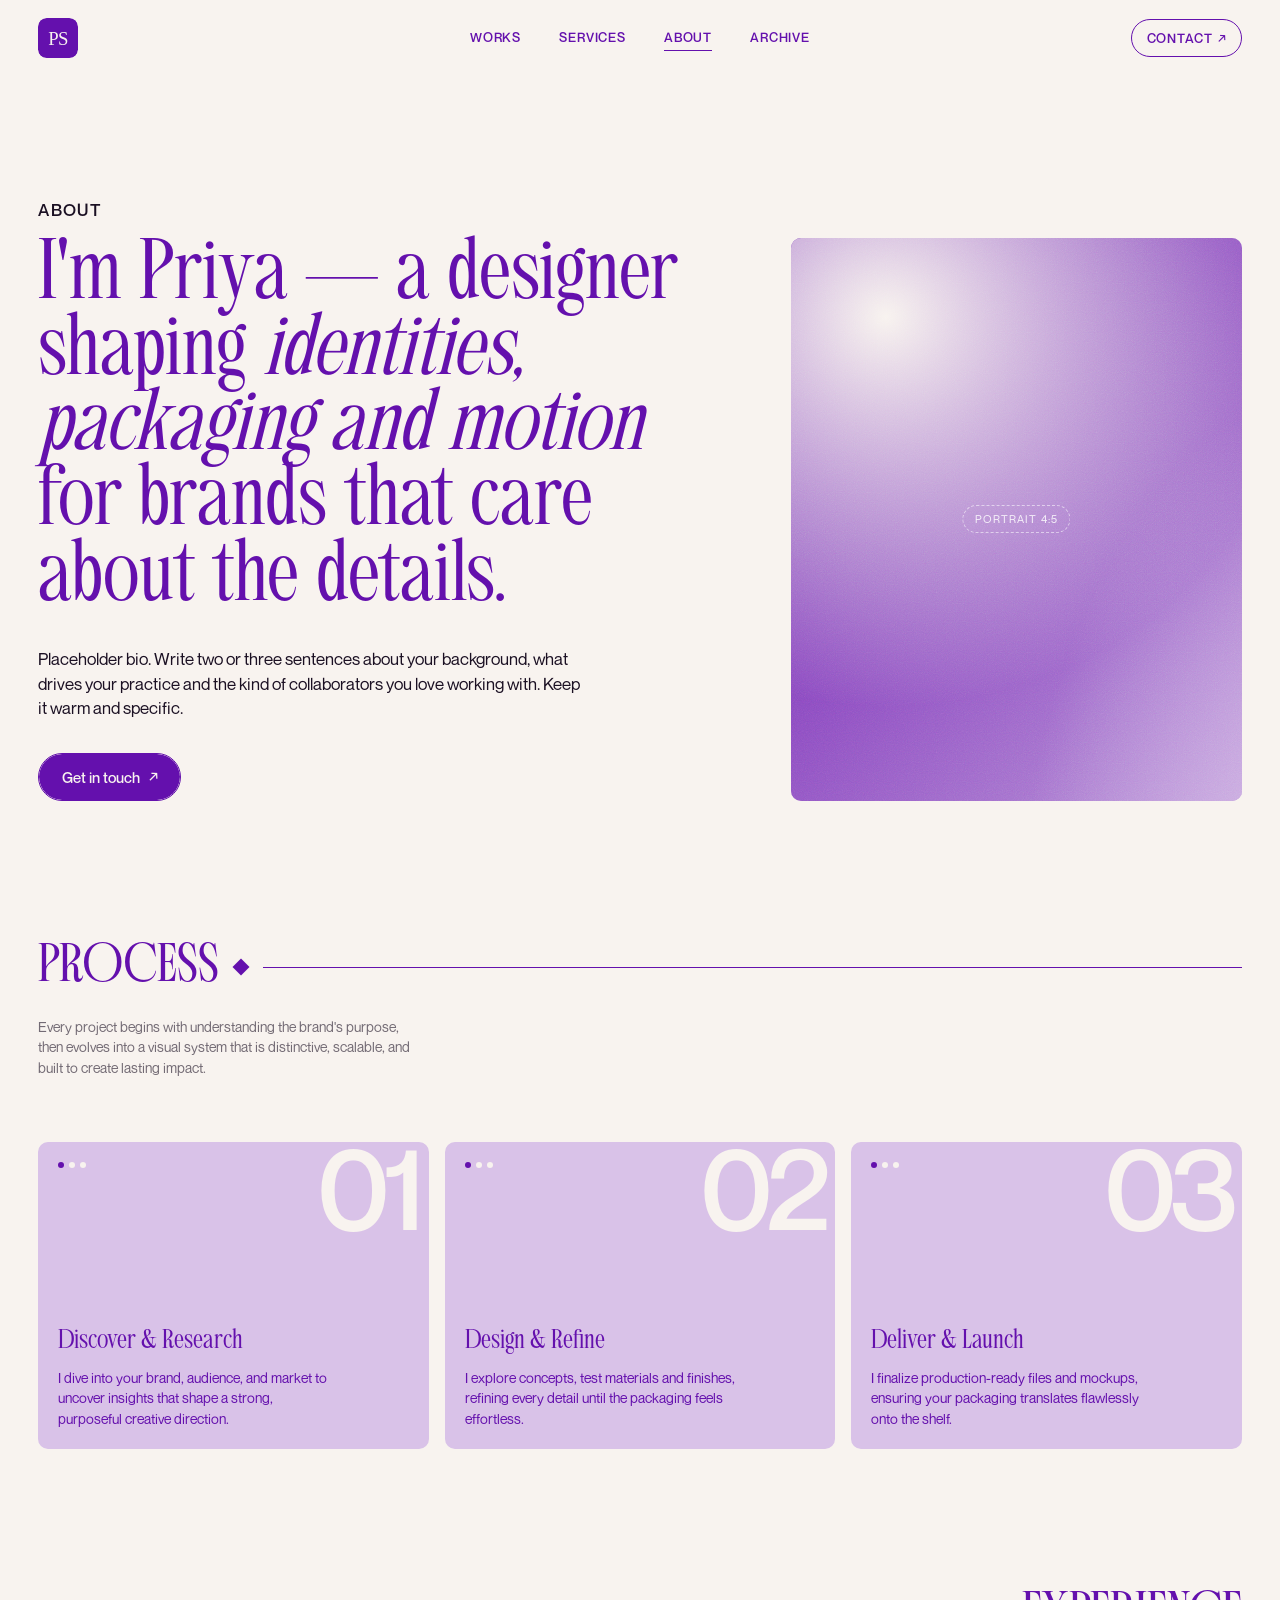
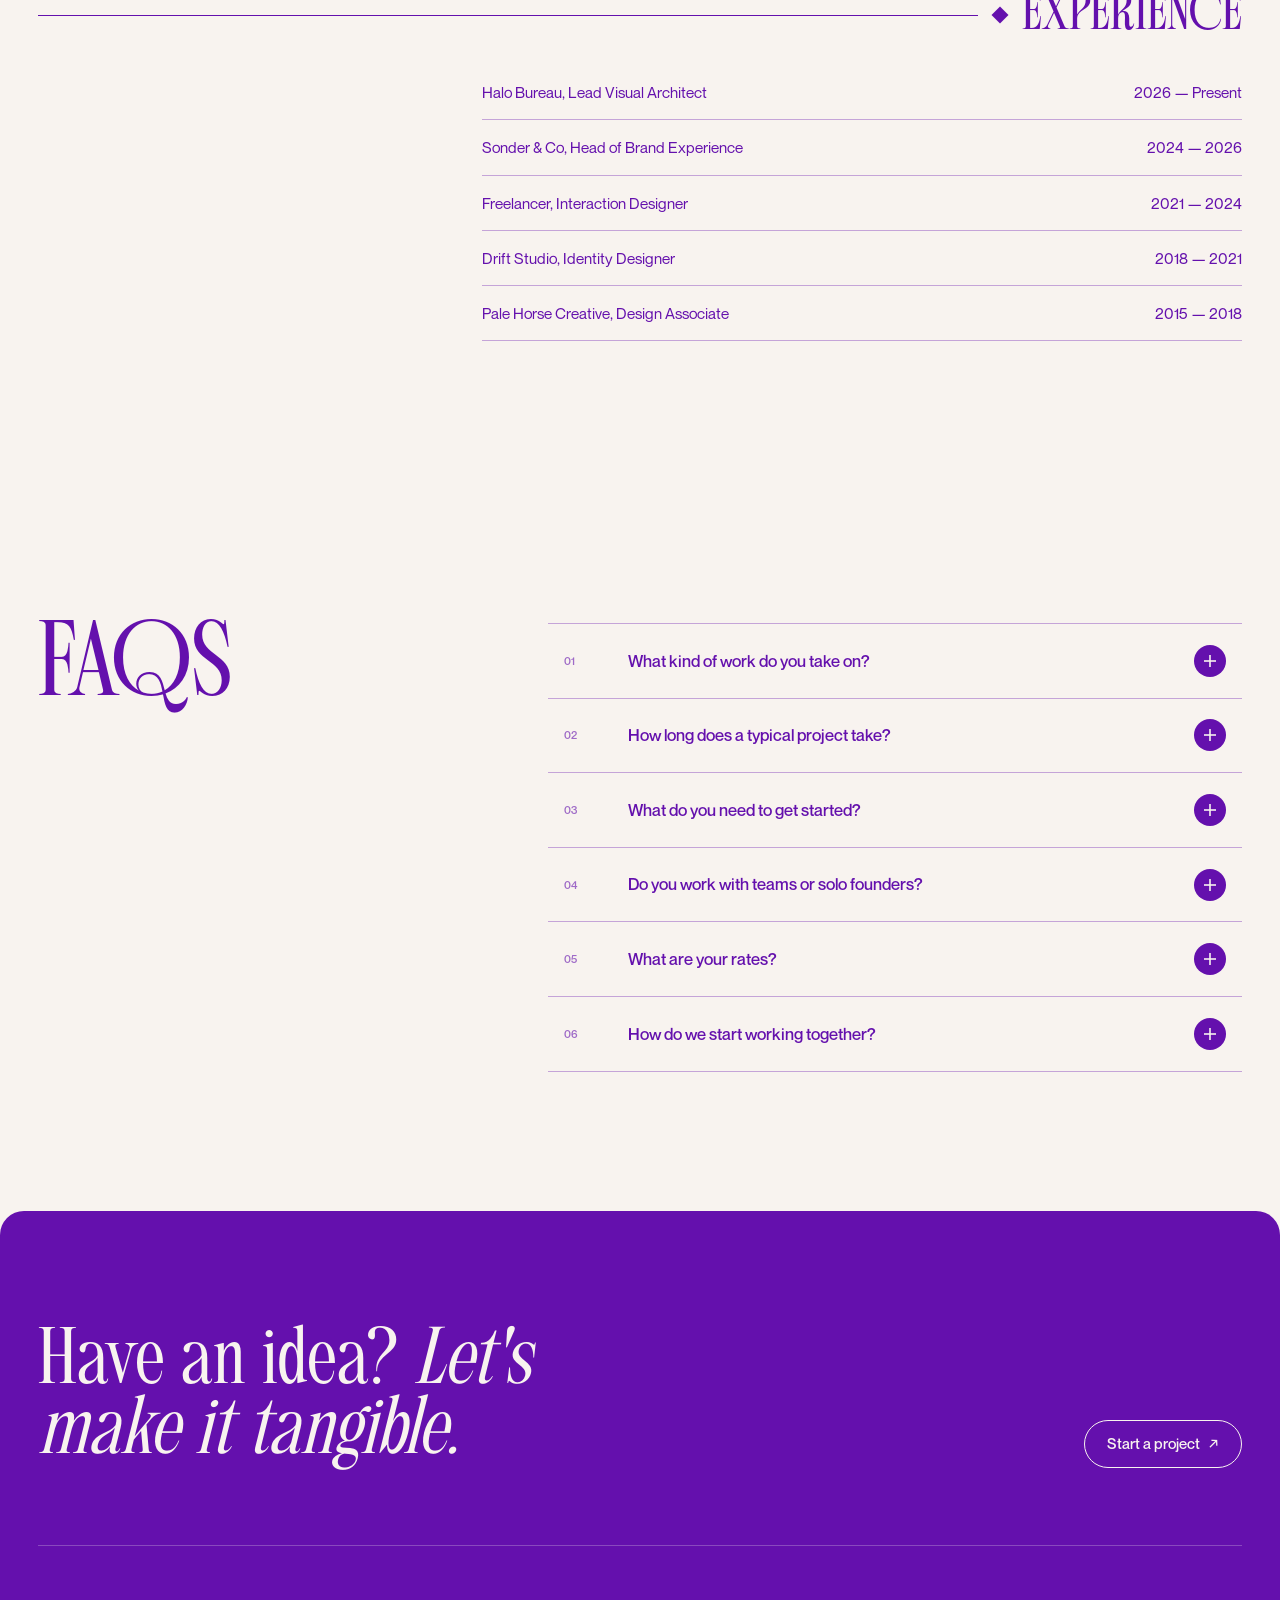
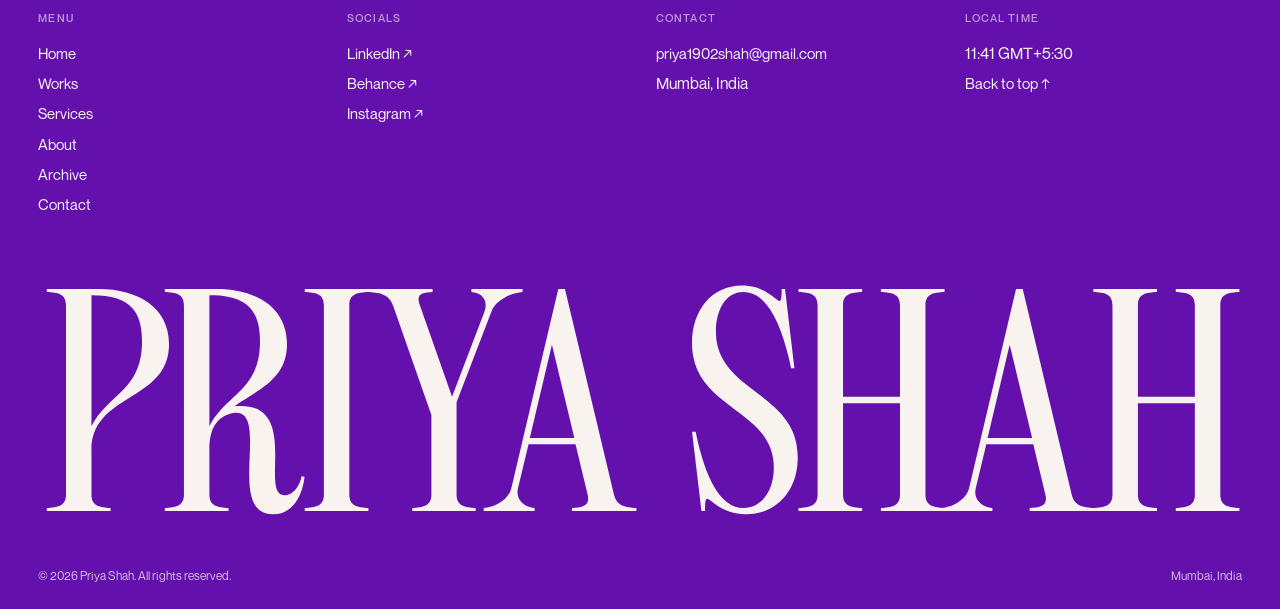
==== commit 06c26577: "Use Aglio Picasso + Neue Montreal brand fonts" ====
--- a/about.html
+++ b/about.html
@@ -6,10 +6,9 @@
   <title>Priya Shah</title>
   <meta name="description" content="">
   <link rel="icon" href="assets/media/logo.svg" type="image/svg+xml">
-  <link rel="preconnect" href="https://fonts.googleapis.com">
-  <link rel="preconnect" href="https://fonts.gstatic.com" crossorigin>
-  <!-- Fallback fonts. Add the licensed Aglio Picasso / Neue Montreal files to assets/fonts to use them instead. -->
-  <link rel="stylesheet" href="https://fonts.googleapis.com/css2?family=Instrument+Serif:ital@0;1&family=Inter+Tight:ital,wght@0,400;0,500;1,400;1,500&display=swap">
+  <link rel="preload" href="assets/fonts/AglioPicasso.woff2" as="font" type="font/woff2" crossorigin>
+  <link rel="preload" href="assets/fonts/NeueMontreal-Regular.woff2" as="font" type="font/woff2" crossorigin>
+  <link rel="stylesheet" href="assets/css/fonts.css">
   <link rel="stylesheet" href="assets/css/style.css">
 </head>
 <body data-page="about">
--- a/assets/css/fonts.css
+++ b/assets/css/fonts.css
@@ -0,0 +1,64 @@
+/* Brand fonts (from the design spec): Aglio Picasso (display) + Neue Montreal (body). */
+@font-face {
+  font-family: "Aglio Picasso";
+  src: url("../fonts/AglioPicasso.woff2") format("woff2");
+  font-weight: 400;
+  font-style: normal;
+  font-display: swap;
+}
+@font-face {
+  font-family: "Neue Montreal";
+  src: url("../fonts/NeueMontreal-Light.woff2") format("woff2");
+  font-weight: 300;
+  font-style: normal;
+  font-display: swap;
+}
+@font-face {
+  font-family: "Neue Montreal";
+  src: url("../fonts/NeueMontreal-LightItalic.woff2") format("woff2");
+  font-weight: 300;
+  font-style: italic;
+  font-display: swap;
+}
+@font-face {
+  font-family: "Neue Montreal";
+  src: url("../fonts/NeueMontreal-Regular.woff2") format("woff2");
+  font-weight: 400;
+  font-style: normal;
+  font-display: swap;
+}
+@font-face {
+  font-family: "Neue Montreal";
+  src: url("../fonts/NeueMontreal-Italic.woff2") format("woff2");
+  font-weight: 400;
+  font-style: italic;
+  font-display: swap;
+}
+@font-face {
+  font-family: "Neue Montreal";
+  src: url("../fonts/NeueMontreal-Medium.woff2") format("woff2");
+  font-weight: 500;
+  font-style: normal;
+  font-display: swap;
+}
+@font-face {
+  font-family: "Neue Montreal";
+  src: url("../fonts/NeueMontreal-MediumItalic.woff2") format("woff2");
+  font-weight: 500;
+  font-style: italic;
+  font-display: swap;
+}
+@font-face {
+  font-family: "Neue Montreal";
+  src: url("../fonts/NeueMontreal-Bold.woff2") format("woff2");
+  font-weight: 700;
+  font-style: normal;
+  font-display: swap;
+}
+@font-face {
+  font-family: "Neue Montreal";
+  src: url("../fonts/NeueMontreal-BoldItalic.woff2") format("woff2");
+  font-weight: 700;
+  font-style: italic;
+  font-display: swap;
+}
--- a/assets/css/style.css
+++ b/assets/css/style.css
@@ -315,6 +315,7 @@
 .service:hover .service-bg, .service.is-open .service-bg { opacity: 1; transform: none; }
 .service:hover, .service.is-open { color: var(--base); }
 .service h3 { margin: 0; font-family: var(--font-display); font-weight: 400; text-transform: uppercase; font-size: clamp(1.7rem, 2.6vw, 2.75rem); line-height: .95; overflow-wrap: anywhere; }
+.service h3 { padding-right: 1.75rem; }
 .service p { margin: 0; font-size: 13px; line-height: 1.35; max-width: 22ch; }
 .service-num { position: absolute; right: clamp(1rem, 1.6vw, 1.6rem); top: clamp(1rem, 1.6vw, 1.6rem); font-size: 11px; opacity: .6; }
 
